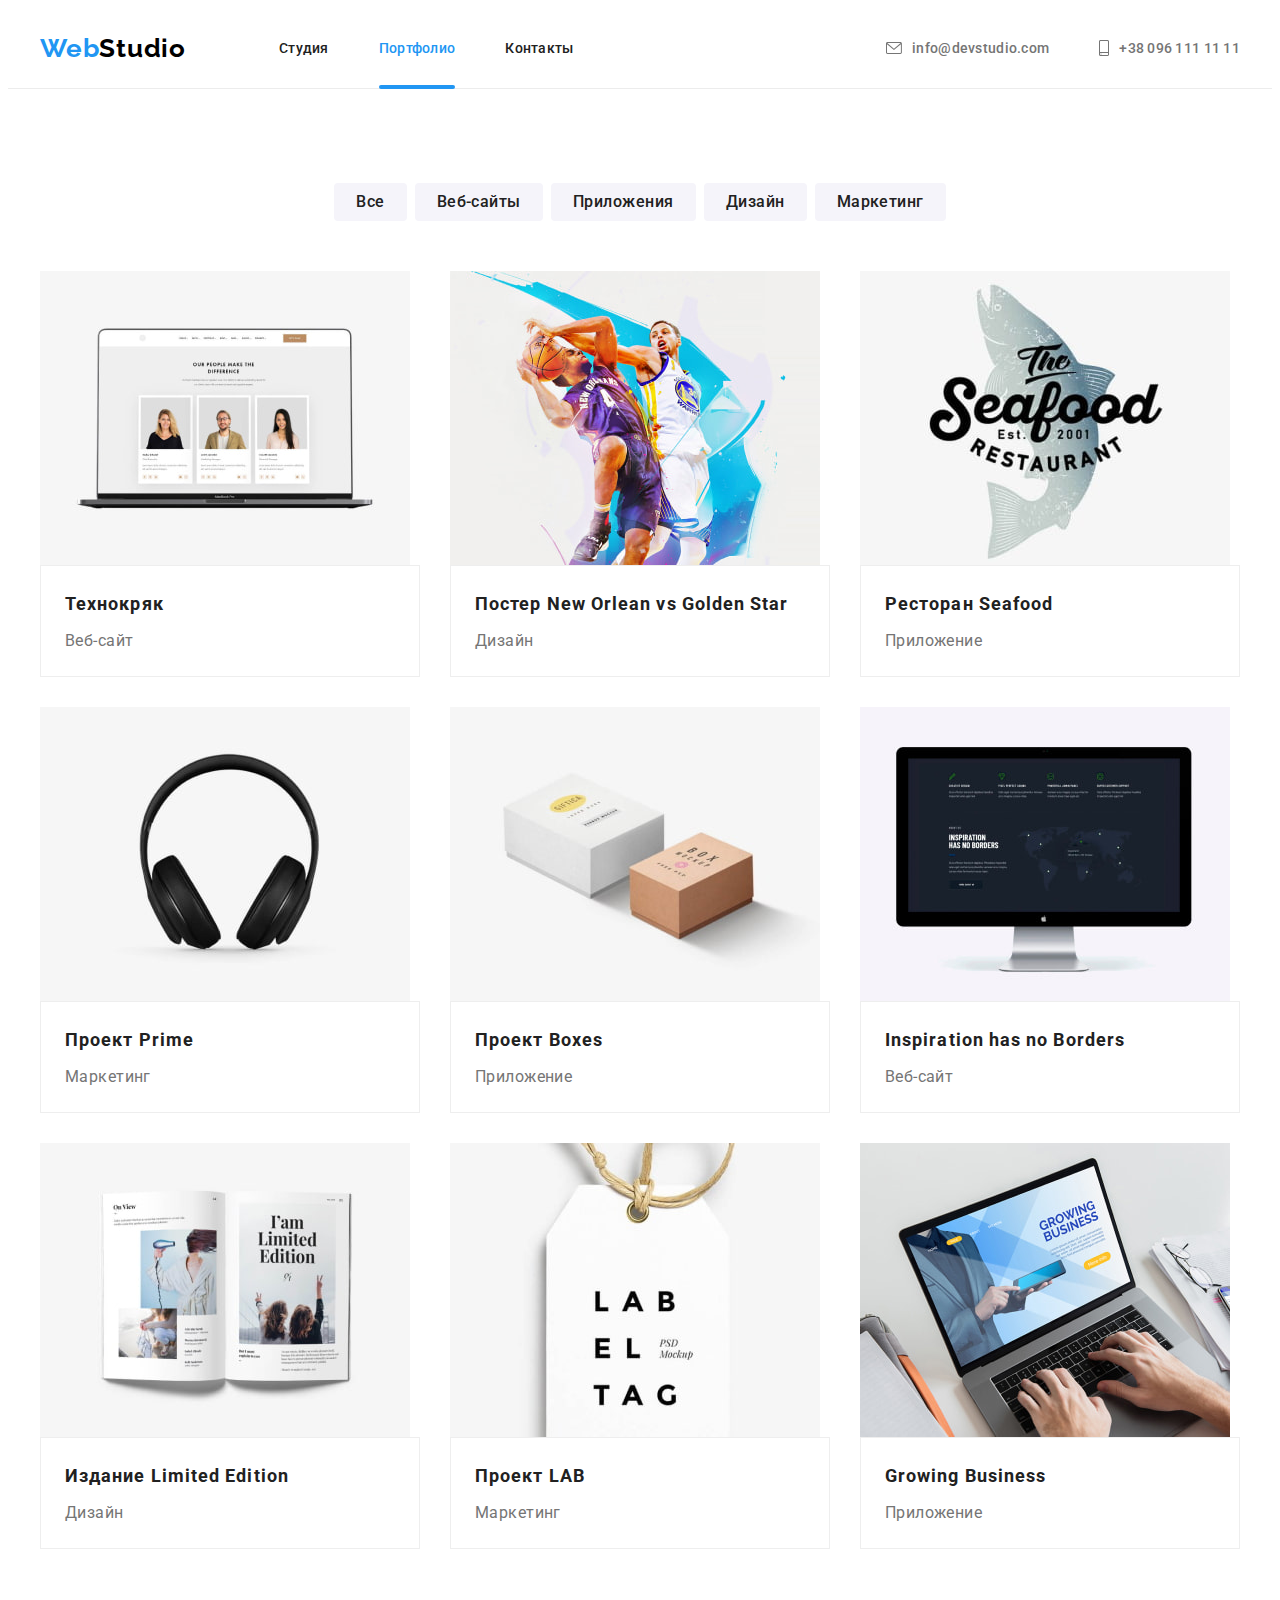
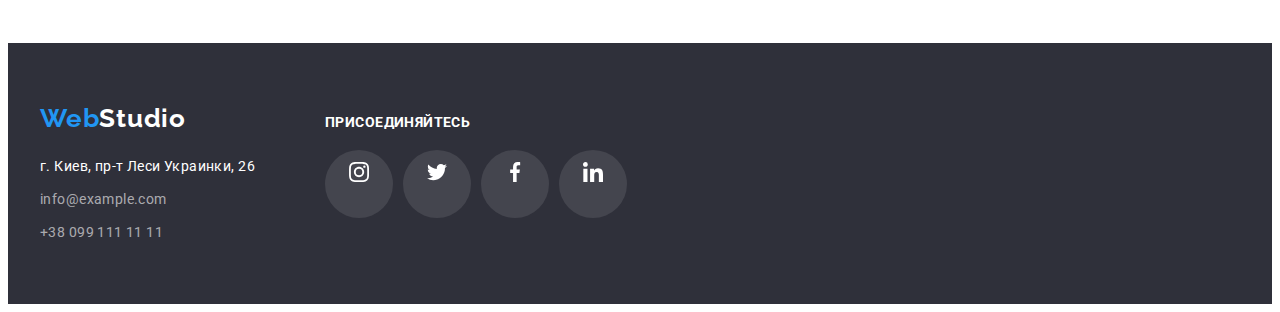
==== portfolio.html @ 246aeffb "Initial commit" ====
<!DOCTYPE html>
<html lang="ru">

<head>
  <meta charset="UTF-8" />
  <meta http-equiv="X-UA-Compatible" content="IE=edge" />
  <meta name="viewport" content="width=device-width, initial-scale=1.0" />
  <title>WebStudio</title>
  <!-- Fonts -->
  <link rel="preconnect" href="https://fonts.googleapis.com" />
  <link rel="preconnect" href="https://fonts.gstatic.com" crossorigin />
  <link href="https://fonts.googleapis.com/css2?family=Raleway:wght@700&family=Roboto:wght@400;500;700;900&display=swap"
    rel="stylesheet" />
  <!-- Normalize -->
  <link rel="stylesheet" href="https://cdnjs.cloudflare.com/ajax/libs/modern-normalize/1.1.0/modern-normalize.min.css"
    integrity="sha512-wpPYUAdjBVSE4KJnH1VR1HeZfpl1ub8YT/NKx4PuQ5NmX2tKuGu6U/JRp5y+Y8XG2tV+wKQpNHVUX03MfMFn9Q=="
    crossorigin="anonymous" referrerpolicy="no-referrer" />
  <!-- Custom styles -->
  <link rel="stylesheet" href="./css/styles.css" />
</head>

<body>
  <!-- Header section -->
  <header class="header">
    <div class="container header-container">
      <a href="./index.html" lang="en" class="logo link">Web<span class="logo-black">Studio</span></a>
      <nav class="header-nav">
        <ul class="nav-list list">
          <li class="header-item">
            <a href="./index.html" class="header-link link">Студия</a>
          </li>
          <li class="header-item">
            <a href="./portfolio.html" class="header-link header-link-current link">Портфолио</a>
          </li>
          <li class="header-item"><a href="" class="header-link link">Контакты</a></li>
        </ul>
      </nav>
      <ul class="contact-list list">
        <li class="header-contact">
          <a href="mailto:info@devstudio.com" class="header-contact-link link">
            <svg width="16" height="12" class="header-icon">
              <use href="./images/icons.svg#mail"></use>
            </svg>info@devstudio.com
          </a>
        </li>
        <li class="header-contact">
          <a href="tel:+380961111111" class="header-contact-link link">
            <svg width="10" height="16" class="header-icon">
              <use href="./images/icons.svg#phone"></use>
            </svg>+38 096 111 11 11
          </a>
        </li>
      </ul>
    </div>
  </header>
  <!-- Main section -->
  <main>
    <section class="portfolio section">
      <div class="container">
        <h1 class="visually-hidden">Портфолио</h1>
        <ul class="filter-list list">
          <li class="filter-item"><button type="button" class="filter-btn btn">Все</button></li>
          <li class="filter-item">
            <button type="button" class="filter-btn btn">Веб-сайты</button>
          </li>
          <li class="filter-item">
            <button type="button" class="filter-btn btn">Приложения</button>
          </li>
          <li class="filter-item">
            <button type="button" class="filter-btn btn">Дизайн</button>
          </li>
          <li class="filter-item">
            <button type="button" class="filter-btn btn">Маркетинг</button>
          </li>
        </ul>
        <!-- Projects -->
        <ul class="project-list list card-set">
          <li class="project-item card-item">
            <a href="" target="_blank" rel="noopener noreferrer nofollow" class="project-link link">
              <div class="project-thumb">
                <img src="./images/portfolio/project1.jpg" alt="Проект1" class="project-img" width="370" height="294" />
                <p class="project-thumb-text">Ресурс предлагает комплексные предложения с разным уровнем функционала
                  и сервисов. Все это позволит посетителю получить
                  исчерпывающие сведения о компании или частном лице.</p>
              </div>
              <div class="project-wrapper">
                <h2 class="project-title">Технокряк</h2>
                <p class="project-uppertitle">Веб-сайт</p>
              </div>
            </a>
          </li>
          <li class="project-item card-item">
            <a href="" target="_blank" rel="noopener noreferrer nofollow" class="project-link link">
              <div class="project-thumb">
                <img src="./images/portfolio/project2.jpg" alt="Проект1" class="project-img" width="370" height="294" />
                <p class="project-thumb-text">Ресурс предлагает комплексные предложения с разным уровнем функционала
                  и сервисов. Все это позволит посетителю получить
                  исчерпывающие сведения о компании или частном лице.</p>
              </div>
              <div class="project-wrapper">
                <h2 class="project-title">
                  Постер <span lang="en">New Orlean vs Golden Star</span>
                </h2>
                <p class="project-uppertitle">Дизайн</p>
              </div>
            </a>
          </li>
          <li class="project-item card-item">
            <a href="" target="_blank" rel="noopener noreferrer nofollow" class="project-link link">
              <div class="project-thumb">
                <img src="./images/portfolio/project3.jpg" alt="Проект1" class="project-img" width="370" height="294" />
                <p class="project-thumb-text">Ресурс предлагает комплексные предложения с разным уровнем функционала
                  и сервисов. Все это позволит посетителю получить
                  исчерпывающие сведения о компании или частном лице.</p>
              </div>
              <div class="project-wrapper">
                <h2 class="project-title">Ресторан <span lang="en">Seafood</span></h2>
                <p class="project-uppertitle">Приложение</p>
              </div>
            </a>
          </li>
          <li class="project-item card-item">
            <a href="" target="_blank" rel="noopener noreferrer nofollow" class="project-link link">
              <div class="project-thumb">
                <img src="./images/portfolio/project4.jpg" alt="Проект1" class="project-img" width="370" height="294" />
                <p class="project-thumb-text">Ресурс предлагает комплексные предложения с разным уровнем функционала
                  и сервисов. Все это позволит посетителю получить
                  исчерпывающие сведения о компании или частном лице.</p>
              </div>
              <div class="project-wrapper">
                <h2 class="project-title">Проект <span lang="en">Prime</span></h2>
                <p class="project-uppertitle">Маркетинг</p>
              </div>
            </a>
          </li>
          <li class="project-item card-item">
            <a href="" target="_blank" rel="noopener noreferrer nofollow" class="project-link link">
              <div class="project-thumb">
                <img src="./images/portfolio/project5.jpg" alt="Проект1" class="project-img" width="370" height="294" />
                <p class="project-thumb-text">Ресурс предлагает комплексные предложения с разным уровнем функционала
                  и сервисов. Все это позволит посетителю получить
                  исчерпывающие сведения о компании или частном лице.</p>
              </div>
              <div class="project-wrapper">
                <h2 class="project-title">Проект <span lang="en">Boxes</span></h2>
                <p class="project-uppertitle">Приложение</p>
              </div>
            </a>
          </li>
          <li class="project-item card-item">
            <a href="" target="_blank" rel="noopener noreferrer nofollow" class="project-link link">
              <div class="project-thumb">
                <img src="./images/portfolio/project6.jpg" alt="Проект1" class="project-img" width="370" height="294" />
                <p class="project-thumb-text">Ресурс предлагает комплексные предложения с разным уровнем функционала
                  и сервисов. Все это позволит посетителю получить
                  исчерпывающие сведения о компании или частном лице.</p>
              </div>
              <div class="project-wrapper">
                <h2 class="project-title" lang="en">Inspiration has no Borders</h2>
                <p class="project-uppertitle">Веб-сайт</p>
              </div>
            </a>
          </li>
          <li class="project-item card-item">
            <a href="" target="_blank" rel="noopener noreferrer nofollow" class="project-link link">
              <div class="project-thumb">
                <img src="./images/portfolio/project7.jpg" alt="Проект1" class="project-img" width="370" height="294" />
                <p class="project-thumb-text">Ресурс предлагает комплексные предложения с разным уровнем функционала
                  и сервисов. Все это позволит посетителю получить
                  исчерпывающие сведения о компании или частном лице.</p>
              </div>
              <div class="project-wrapper">
                <h2 class="project-title">Издание <span lang="en">Limited Edition</span></h2>
                <p class="project-uppertitle">Дизайн</p>
              </div>
            </a>
          </li>
          <li class="project-item card-item">
            <a href="" target="_blank" rel="noopener noreferrer nofollow" class="project-link link">
              <div class="project-thumb">
                <img src="./images/portfolio/project8.jpg" alt="Проект1" class="project-img" width="370" height="294" />
                <p class="project-thumb-text">Ресурс предлагает комплексные предложения с разным уровнем функционала
                  и сервисов. Все это позволит посетителю получить
                  исчерпывающие сведения о компании или частном лице.</p>
              </div>
              <div class="project-wrapper">
                <h2 class="project-title">Проект <span lang="en">LAB</span></h2>
                <p class="project-uppertitle">Маркетинг</p>
              </div>
            </a>
          </li>
          <li class="project-item card-item">
            <a href="" target="_blank" rel="noopener noreferrer nofollow" class="project-link link">
              <div class="project-thumb">
                <img src="./images/portfolio/project9.jpg" alt="Проект1" class="project-img" width="370" height="294" />
                <p class="project-thumb-text">Ресурс предлагает комплексные предложения с разным уровнем функционала
                  и сервисов. Все это позволит посетителю получить
                  исчерпывающие сведения о компании или частном лице.</p>
              </div>
              <div class="project-wrapper">
                <h2 class="project-title" lang="en">Growing Business</h2>
                <p class="project-uppertitle">Приложение</p>
              </div>
            </a>
          </li>
        </ul>
      </div>
    </section>
  </main>
  <!-- Footer section -->
  <footer class="footer">
    <div class="container footer-container">
      <div class="address-container">
        <a href="./index.html" lang="en" class="logo link logo-footer">Web<span class="logo-white">Studio</span></a>
        <address class="address">
          <ul class="address-list list">
            <li class="address-item">
              <a href="https://goo.gl/maps/ze5Cd1obeBFwj9Hn6" target="_blank" rel="noopener noreferrer nofollow"
                class="address-link link">г. Киев, пр-т Леси Украинки, 26</a>
            </li>
            <li class="address-item">
              <a href="mailto:info@example.com" class="address-link address-contact link">info@example.com</a>
            </li>
            <li class="address-item">
              <a href="tel:+380991111111" class="address-link address-contact link">+38 099 111 11 11</a>
            </li>
          </ul>
        </address>
      </div>
      <div class="footer-socials">
        <h2 class="section-title footer-socials-title">присоединяйтесь</h2>
        <ul class="socials list">
          <li class="socials-item">
            <a href="" class="link socials-link" target="_blank" rel="noopener noreferrer nofollow"
              aria-label="instagram">
              <svg width="20" height="20" class="social-icon">
                <use href="./images/icons.svg#instagram"></use>
              </svg>
            </a>
          </li>
          <li class="socials-item">
            <a href="" class="link socials-link" target="_blank" rel="noopener noreferrer nofollow"
              aria-label="twitter">
              <svg width="20" height="20" class="social-icon">
                <use href="./images/icons.svg#twitter"></use>
              </svg>
            </a>
          </li>
          <li class="socials-item">
            <a href="" class="link socials-link" target="_blank" rel="noopener noreferrer nofollow"
              aria-label="facebook">
              <svg width="20" height="20" class="social-icon">
                <use href="./images/icons.svg#facebook"></use>
              </svg>
            </a>
          </li>
          <li class="socials-item">
            <a href="" class="link socials-link" target="_blank" rel="noopener noreferrer nofollow"
              aria-label="linkedin">
              <svg width="20" height="20" class="social-icon">
                <use href="./images/icons.svg#linkedin"></use>
              </svg>
            </a>
          </li>
        </ul>
      </div>
    </div>
  </footer>
</body>

</html>
---- css/styles.css ----
:root {
  /* Fonts */
  --main-font: 'Roboto', sans-serif;
  --secondary-font: 'Raleway', sans-serif;
  /* Text colors */
  --main-txt-cl: #212121;
  --accent-txt-cl: #2196f3;
  --grey-txt-cl: #757575;
  --wh-txt-cl: #ffffff;
  --bl-txt-cl: #000000;
  --fill: #afb1b8;
  --address-cl: rgba(255, 255, 255, 0.6);
  /* Bg colors */
  --dark-bg-cl: #2f303a;
  --grey-bg-cl: #f5f4fa;
  /* Border */
  --border-cl: #ececec;
  --border-sec-cl: #eeeeee;
  /* Others */
  --indent: 30px;
  --items: 4;
  --duration: 250ms;
  --timing-function: cubic-bezier(0.4, 0, 0.2, 1);
}

/* Html */
/* html {
  box-sizing: border-box;
}

*,
*::before,
*::after {
  box-sizing: inherit;
} */

/* Body */
body {
  font-family: var(--main-font);

  color: var(--main-txt-cl);

  font-weight: 400;
  font-size: 14px;
  line-height: calc(24 / 14);
  letter-spacing: 0.03em;

  color: var(--grey-txt-cl);
}

/* Reset style */
.link {
  text-decoration: none;
  color: currentColor;
}

.list {
  list-style: none;
}

h1,
h2,
h3,
h4,
h5,
h6,
p {
  margin: 0;
}

ul,
ol {
  margin: 0;
  padding: 0;
}

img {
  display: block;
  max-width: 100%;
  height: auto;
}

.section {
  padding-top: 94px;
  padding-bottom: 94px;
}

.section-title {
  font-weight: 700;
  font-size: 36px;
  line-height: calc(42 / 36);

  text-align: center;

  color: var(--main-txt-cl);

  margin-bottom: 50px;
}

.container {
  width: 1200px;
  padding-left: 15px;
  padding-right: 15px;
  margin-left: auto;
  margin-right: auto;
}

/* Button styles */

.btn {
  font-family: inherit;
  font-size: 16px;
  cursor: pointer;
  border: none;

  transition-property: color, background-color;
  transition-duration: var(--duration);
  transition-timing-function: var(--timing-function);
}

.btn:hover,
.btn:focus {
  color: var(--wh-txt-cl);
  background-color: var(--accent-txt-cl);
}

.card-set {
  display: flex;
  align-items: center;
  flex-wrap: wrap;
  gap: var(--indent);
}

.card-item {
  flex-basis: calc((100% - var(--indent) * (var(--items) - 1)) / var(--items));
}

/* Logo */
.logo {
  font-family: 'Raleway';
  font-style: normal;
  font-weight: 700;
  font-size: 26px;
  line-height: 31px;
  letter-spacing: 0.03em;
  color: var(--accent-txt-cl);
}

.logo-black {
  color: var(--bl-txt-cl);
}

.logo-white {
  color: var(--wh-txt-cl);
}

/* Header section */
header.header {
  font-weight: 500;
  line-height: calc(16 / 14);
  letter-spacing: 0.02em;
  border-bottom: 1px solid var(--border-cl);
}

.header .logo {
  margin-right: 93px;
}

.header-link {
  display: flex;
  align-items: center;
  padding-top: 32px;
  padding-bottom: 32px;
  color: var(--main-txt-cl);

  transition-property: color;
  transition-duration: var(--duration);
  transition-timing-function: var(--timing-function);
}

.header-item {
  position: relative;
}

.header-link:hover,
.header-link:focus {
  color: var(--accent-txt-cl);
}

.header-link-current {
  color: var(--accent-txt-cl);
}

.header-link-current::after {
  content: '';
  position: absolute;
  bottom: -1px;
  left: 0;
  display: block;
  width: 100%;
  height: 4px;
  background-color: var(--accent-txt-cl);
  border-radius: 2px;
}

.header-icon {
  fill: currentColor;
}

.header-contact-link:hover,
.header-contact-link:focus {
  color: var(--accent-txt-cl);
}

/* .header-contact-link:hover .header-icon {
  fill: var(--accent-txt-cl);
} */

.header-container {
  display: flex;
  align-items: center;
}

.header-nav {
  display: flex;
  align-items: center;
}

.nav-list {
  display: flex;
  align-items: center;
  gap: 50px;
}

.contact-list {
  display: flex;
  align-items: center;
  margin-left: auto;
  gap: 50px;
}

.header-contact-link {
  display: flex;
  align-items: center;
  gap: 10px;
  padding-top: 32px;
  padding-bottom: 32px;

  transition-property: color;
  transition-duration: var(--duration);
  transition-timing-function: var(--timing-function);
}

/* Main */

/* Hero section */
.hero {
  /* background-color: var(--dark-bg-cl); */
  text-align: center;
  padding-top: 200px;
  padding-bottom: 200px;
  background: linear-gradient(rgba(47, 48, 58, 0.4), rgba(47, 48, 58, 0.4)),
    url(../images/background/hero-bg.jpg);
  background-repeat: no-repeat;
  background-position: center;
  background-size: 1600px auto;
}

.hero-title {
  margin-left: auto;
  margin-right: auto;
  font-weight: 900;
  font-size: 44px;
  line-height: calc(60 / 44);
  text-align: center;
  letter-spacing: 0.06em;
  text-transform: uppercase;
  color: var(--wh-txt-cl);
  max-width: 696px;
  margin-bottom: 30px;
}

.hero-btn {
  margin-left: auto;
  margin-right: auto;
  padding: 10px 32px;
  font-weight: 700;
  line-height: calc(30 / 16);
  display: flex;
  align-items: center;
  text-align: center;
  letter-spacing: 0.06em;
  color: #ffffff;
  background-color: var(--accent-txt-cl);
  box-shadow: 0px 4px 4px rgba(0, 0, 0, 0.15);
  border-radius: 4px;
}

/* About section */
.visually-hidden {
  position: absolute;
  white-space: nowrap;
  width: 1px;
  height: 1px;
  overflow: hidden;
  border: 0;
  padding: 0;
  clip: rect(0 0 0 0);
  clip-path: inset(50%);
  margin: -1px;
}

.about-uppertitle {
  font-weight: 700;
  font-size: 14px;
  line-height: calc(16 / 14);
  text-transform: uppercase;
  color: var(--main-txt-cl);
  margin-bottom: 10px;
}

.about-wrapper {
  display: flex;
  align-items: center;
  justify-content: center;
  padding: 25px 100px;
  background: var(--grey-bg-cl);
  border-radius: 4px;
  margin-bottom: 30px;
}

/* Work section */
.work {
  padding-top: 0;
}

.work-item {
  --items: 3;
  position: relative;
}

.work-uppertitle {
  position: absolute;
  bottom: 0;
  left: 0;
  width: 100%;
  font-weight: 700;
  font-size: 14px;
  line-height: calc(16 / 14);
  text-align: center;
  text-transform: uppercase;
  color: var(--wh-txt-cl);
  text-align: center;
  background-color: rgba(47, 48, 58, 0.8);
  padding-top: 27px;
  padding-bottom: 27px;
}

/*  Team section */
.team {
  background-color: var(--grey-bg-cl);
  padding-top: 94px;
  padding-bottom: 94px;
}

.team-title {
  margin-bottom: 50px;
}

.team-item {
  background-color: var(--wh-txt-cl);
  box-shadow: 0px 1px 3px rgba(0, 0, 0, 0.12), 0px 1px 1px rgba(0, 0, 0, 0.14),
    0px 2px 1px rgba(0, 0, 0, 0.2);
  border-radius: 0px 0px 4px 4px;
}

.team-wrapper {
  padding: 30px;
}

.team-text,
.team-uppertitle {
  font-size: 16px;
  line-height: calc(19 / 16);
  text-align: center;
}

.team-uppertitle {
  font-weight: 500;
  color: var(--main-txt-cl);
  margin-bottom: 10px;
}

.team-text {
  margin-bottom: 16px;
}

.socials {
  display: flex;
  align-items: center;
  justify-content: center;
  gap: 10px;
}

.socials-link {
  display: flex;
  align-items: baseline;
  justify-content: center;
  width: 44px;
  height: 44px;
  background-color: var(--wh-txt-cl);
  border-radius: 50%;
  padding: 12px;

  transition-property: background-color;
  transition-duration: var(--duration);
  transition-timing-function: var(--timing-function);
}

.social-icon {
  fill: var(--fill);

  transition-property: fill;
  transition-duration: var(--duration);
  transition-timing-function: var(--timing-function);
}

.socials-link:hover,
.socials-link:focus {
  background-color: var(--accent-txt-cl);
}

.socials-link:hover .social-icon,
.socials-link:focus .social-icon {
  fill: var(--wh-txt-cl);
}

/* Clients section */
.clients-item {
  --items: 6;
}

.clients-link {
  display: flex;
  justify-content: center;
  align-items: center;
  padding: 16px 31px;
  border: 1px solid var(--fill);
  border-radius: 4px;

  transition-property: border;
  transition-duration: var(--duration);
  transition-timing-function: var(--timing-function);
}

.clients-icons {
  fill: var(--fill);

  transition-property: fill;
  transition-duration: var(--duration);
  transition-timing-function: var(--timing-function);
}

.clients-link:hover,
.clients-link:focus {
  border: 1px solid var(--accent-txt-cl);
}

.clients-link:hover .clients-icons,
.clients-link:focus .clients-icons {
  fill: var(--accent-txt-cl);
}

/* Footer section */
.footer {
  background-color: var(--dark-bg-cl);
  padding-top: 60px;
  padding-bottom: 60px;
}

.logo-footer {
  display: inline-block;
  margin-bottom: 20px;
}

address {
  display: block;
  font-style: normal;
}

.address-item {
  color: var(--wh-txt-cl);
}

.address-item {
  margin-bottom: 9px;
}

.address-item:last-child {
  margin-bottom: 0;
}

.address-contact {
  color: var(--address-cl);
}

.address-link {
  transition-property: color;
  transition-duration: var(--duration);
  transition-timing-function: var(--timing-function);
}

.address-link:hover,
.address-link:focus {
  color: var(--accent-txt-cl);
}

.footer-container {
  display: flex;
  flex-wrap: wrap;
  align-items: baseline;
  gap: 70px;
}

.footer-socials-title {
  text-align: start;
  text-transform: uppercase;
  font-size: 14px;
  line-height: calc(16 / 14);
  color: var(--wh-txt-cl);
  margin-bottom: 20px;
}

.footer .socials-link {
  background-color: rgba(255, 255, 255, 0.1);

  transition-property: background-color;
  transition-duration: var(--duration);
  transition-timing-function: var(--timing-function);
}

.footer .social-icon {
  fill: var(--wh-txt-cl);
}

.footer .socials-link:hover,
.footer .socials-link:focus {
  background-color: var(--accent-txt-cl);
}

/* Portfolio */

/* Filter section */
.filter-list {
  display: flex;
  align-items: center;
  justify-content: center;
  gap: 8px;
  margin-bottom: 50px;
}

.filter-btn {
  display: block;
  padding: 6px 22px;
  font-weight: 500;
  line-height: calc(26 / 16);
  text-align: center;
  letter-spacing: 0.03em;
  color: var(--main-txt-cl);
  background-color: var(--grey-bg-cl);
  border-radius: 4px;

  transition-property: color, background-color, box-shadow;
  transition-duration: var(--duration);
  transition-timing-function: var(--timing-function);
}

.filter-btn:hover,
.filter-btn:focus {
  color: var(--wh-txt-cl);
  background: var(--accent-txt-cl);
  box-shadow: 0px 3px 1px rgba(0, 0, 0, 0.1), 0px 1px 2px rgba(0, 0, 0, 0.08),
    0px 2px 2px rgba(0, 0, 0, 0.12);
}

/* Project */

.project-item {
  --items: 3;
}

.project-wrapper {
  padding: 20px 24px;
  background: var(--wh-txt-cl);
  border: 1px solid var(--border-sec-cl);
}

.project-title {
  font-weight: 700;
  font-size: 18px;
  line-height: 36px;
  letter-spacing: 0.06em;
  color: var(--main-txt-cl);
  margin-bottom: 4px;
}

.project-uppertitle {
  font-size: 16px;
  line-height: calc(30 / 16);
}

.project-link {
  display: block;

  transition-property: box-shadow;
  transition-duration: var(--duration);
  transition-timing-function: var(--timing-function);
}

.project-link:hover,
.project-link:focus {
  box-shadow: 0px 1px 1px rgba(0, 0, 0, 0.12), 0px 4px 4px rgba(0, 0, 0, 0.06),
    1px 4px 6px rgba(0, 0, 0, 0.16);
}

.project-thumb {
  position: relative;
  overflow: hidden;
}

.project-thumb-text {
  position: absolute;
  top: 0;
  left: 0;
  height: 100%;
  padding: 63px 24px;
  font-weight: 400;
  font-size: 18px;
  line-height: calc(28 / 18);
  color: var(--wh-txt-cl);
  background-color: rgba(33, 150, 243, 0.9);
  opacity: 0;

  transition-property: opacity, transform;
  transition-duration: var(--duration);
  transition-timing-function: var(--timing-function);
  transform: translateY(100%);
}

.project-link:hover .project-thumb-text,
.project-link:focus .project-thumb-text {
  opacity: 1;
  transform: translateY(0);
}

/* Modal window */
.backdrop {
  position: fixed;
  top: 0;
  left: 0;
  width: 100%;
  height: 100%;
  background-color: rgba(0, 0, 0, 0.2);
  z-index: 1000;
  display: flex;
  align-items: center;
  justify-content: center;

  transition-property: opacity, visibility;
  transition-duration: var(--duration);
  transition-timing-function: var(--timing-function);
}

.modal {
  position: relative;
  width: 528px;
  height: 581px;
  background-color: var(--wh-txt-cl);
  box-shadow: 0px 1px 3px rgba(0, 0, 0, 0.12), 0px 1px 1px rgba(0, 0, 0, 0.14),
    0px 2px 1px rgba(0, 0, 0, 0.2);
  border-radius: 4px;

  transition-property: transform;
  transition-duration: var(--duration);
  transition-timing-function: var(--timing-function);
}

.modal-btn {
  position: absolute;
  top: 17px;
  right: 17px;
  width: 30px;
  height: 30px;
  padding: 0;
  display: flex;
  align-items: center;
  justify-content: center;
  background-color: var(--wh-txt-cl);
  border: 1px solid rgba(0, 0, 0, 0.1);
  border-radius: 50%;
  cursor: pointer;
}

.backdrop.is-hidden {
  opacity: 0;
  visibility: hidden;
  pointer-events: none;
}

.backdrop.is-hidden .modal {
  transform: scale(0) rotate(90deg);
}

.no-scroll {
  overflow: hidden;
}
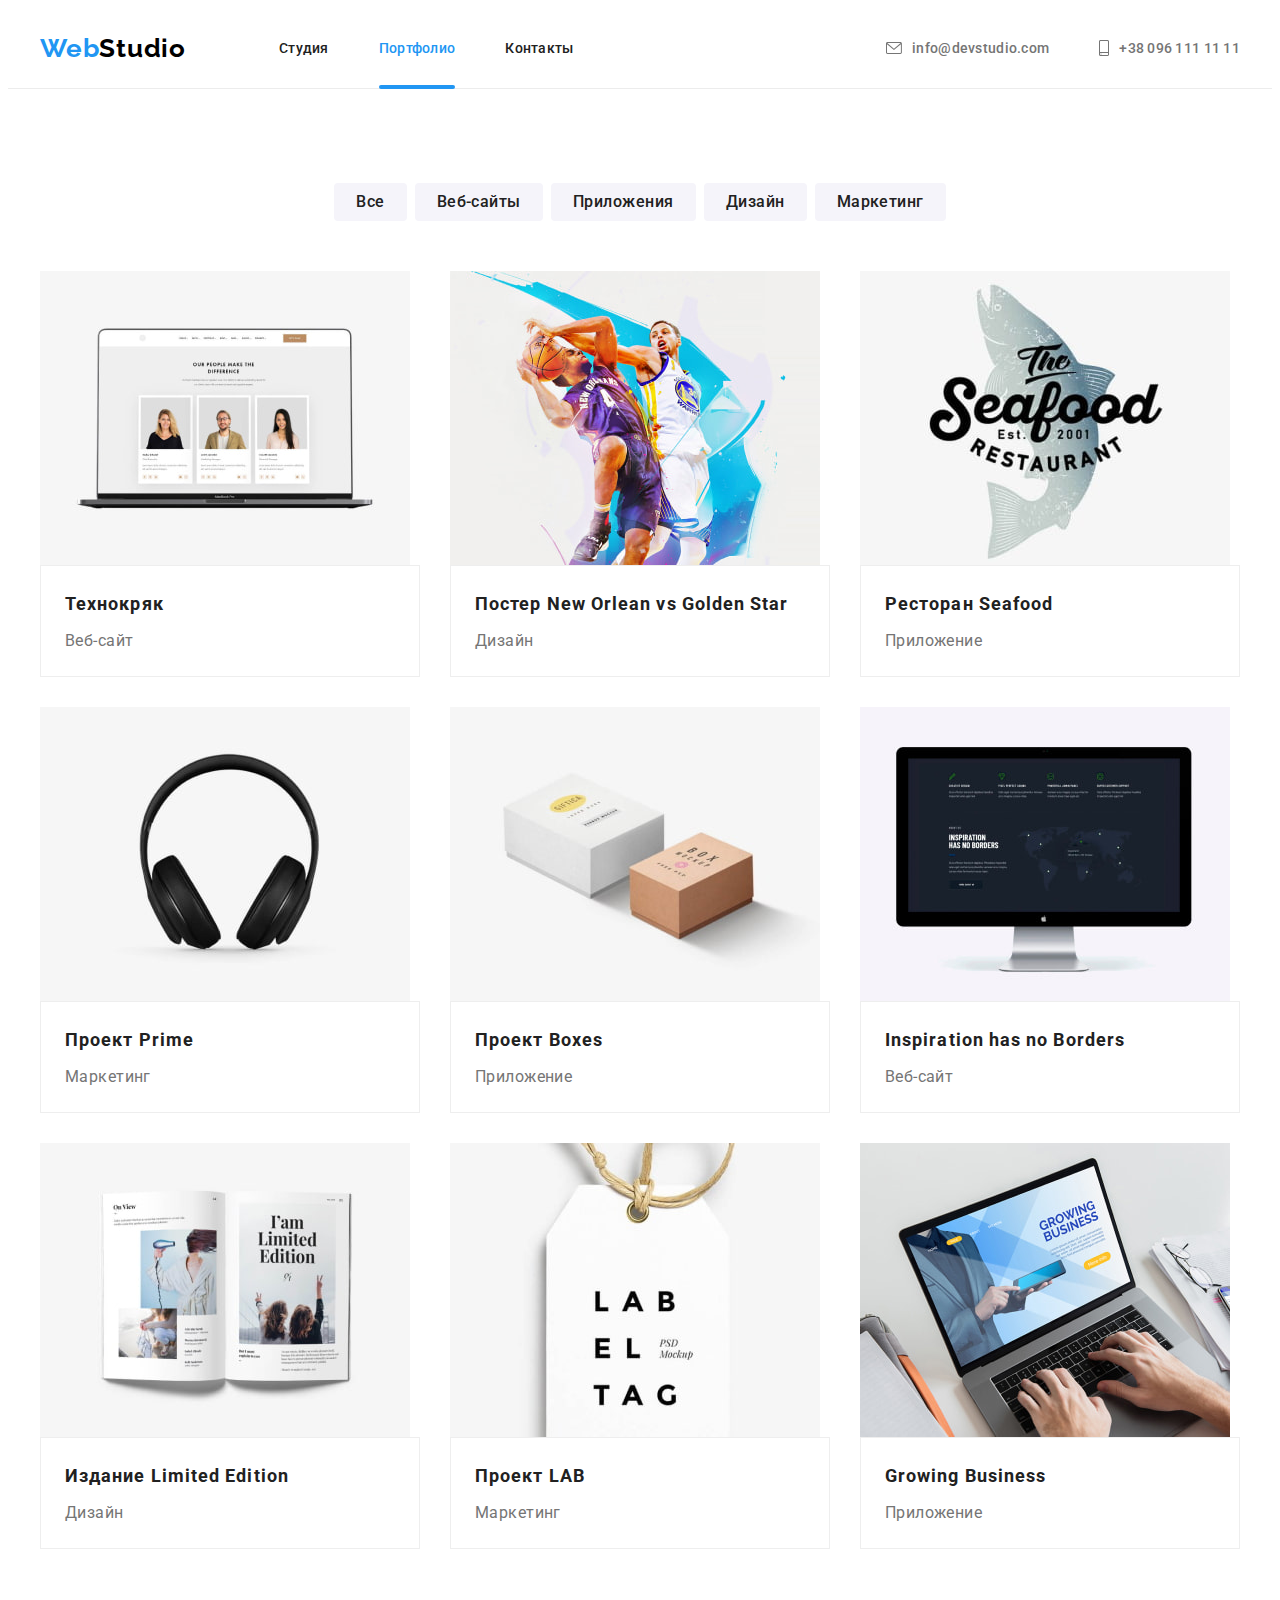
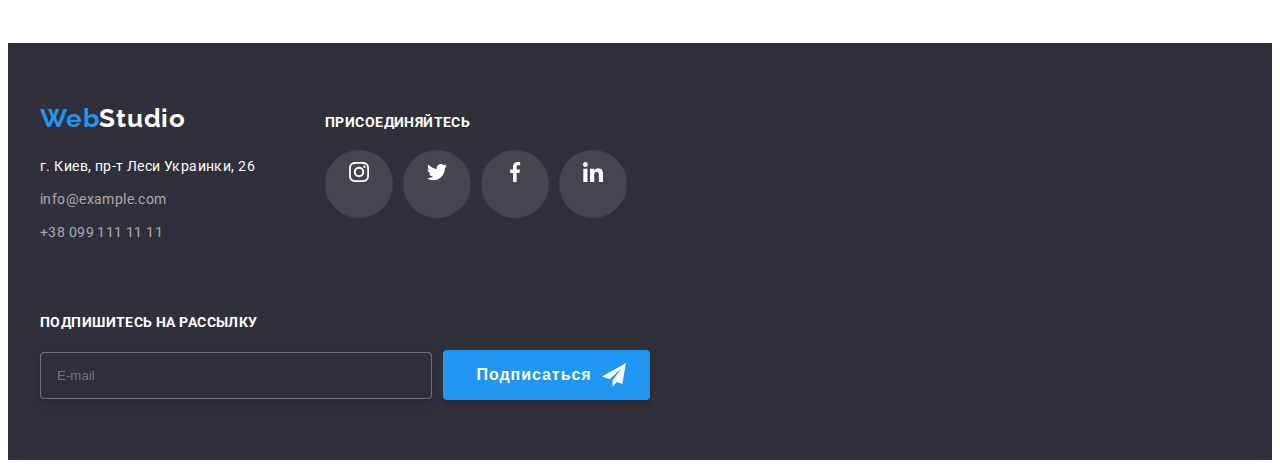
==== commit ede8f974: "create modal-form & footer-form" ====
--- a/portfolio.html
+++ b/portfolio.html
@@ -264,6 +264,19 @@
           </li>
         </ul>
       </div>
+      <form class="footer-form">
+        <label class="footer-form-wrap">
+          <span class="footer-form-label">Подпишитесь на рассылку</span>
+          <input type="email" class="footer-form-input" name="e-mail" placeholder="E-mail">
+          <button type="submit" class="footer-form-btn">
+            <div class="footer-form-btn-wrap">Подписаться
+              <svg width="24" height="24" class="footer-form-icon">
+                <use href="./images/icons.svg#send"></use>
+              </svg>
+            </div>
+          </button>
+        </label>
+      </form>
     </div>
   </footer>
 </body>
--- a/css/styles.css
+++ b/css/styles.css
@@ -515,6 +515,10 @@
   color: var(--accent-txt-cl);
 }
 
+.footer-socials {
+  margin-right: 37px;
+}
+
 .footer-container {
   display: flex;
   flex-wrap: wrap;
@@ -581,6 +585,62 @@
   background: var(--accent-txt-cl);
   box-shadow: 0px 3px 1px rgba(0, 0, 0, 0.1), 0px 1px 2px rgba(0, 0, 0, 0.08),
     0px 2px 2px rgba(0, 0, 0, 0.12);
+}
+
+.footer-form {
+  text-align: left;
+}
+
+.footer-form-label {
+  display: block;
+  font-weight: 700;
+  line-height: calc(16 / 14);
+  text-transform: uppercase;
+  color: var(--wh-txt-cl);
+  margin-bottom: 20px;
+}
+
+.footer-form-input {
+  border: 1px solid rgba(33, 33, 33, 0.2);
+  border-radius: 4px;
+  padding: 15px 16px;
+  outline: transparent;
+  width: 358px;
+  border: 1px solid rgba(255, 255, 255, 0.3);
+  filter: drop-shadow(0px 4px 4px rgba(0, 0, 0, 0.15));
+  border-radius: 4px;
+  background-color: var(--dark-bg-cl);
+  margin-right: 8px;
+
+  color: var(--wh-txt-cl);
+}
+
+.footer-form-btn {
+  background-color: var(--accent-txt-cl);
+  box-shadow: 0px 4px 4px rgba(0, 0, 0, 0.15);
+  border-radius: 4px;
+  border: none;
+  padding: 10px 24px 10px 33px;
+  height: 50px;
+
+  font-weight: 700;
+  font-size: 16px;
+  line-height: calc(30 / 16);
+  text-align: center;
+  letter-spacing: 0.06em;
+  color: var(--wh-txt-cl);
+  cursor: pointer;
+}
+
+.footer-form-btn-wrap {
+  display: flex;
+  align-items: center;
+  justify-content: center;
+  gap: 10px;
+}
+
+.footer-form-icon {
+  fill: var(--wh-txt-cl);
 }
 
 /* Project */
@@ -674,7 +734,7 @@
 .modal {
   position: relative;
   width: 528px;
-  height: 581px;
+  min-height: 581px;
   background-color: var(--wh-txt-cl);
   box-shadow: 0px 1px 3px rgba(0, 0, 0, 0.12), 0px 1px 1px rgba(0, 0, 0, 0.14),
     0px 2px 1px rgba(0, 0, 0, 0.2);
@@ -683,6 +743,7 @@
   transition-property: transform;
   transition-duration: var(--duration);
   transition-timing-function: var(--timing-function);
+  padding: 40px;
 }
 
 .modal-btn {
@@ -699,6 +760,15 @@
   border: 1px solid rgba(0, 0, 0, 0.1);
   border-radius: 50%;
   cursor: pointer;
+
+  transition-property: fill;
+  transition-duration: var(--duration);
+  transition-timing-function: var(--timing-function);
+}
+
+.modal-btn:hover,
+.modal-btn:focus {
+  fill: var(--accent-txt-cl);
 }
 
 .backdrop.is-hidden {
@@ -714,3 +784,125 @@
 .no-scroll {
   overflow: hidden;
 }
+
+.register-form {
+  text-align: center;
+}
+
+.register-form-title {
+  display: block;
+  font-weight: 700;
+  font-size: 20px;
+  line-height: calc(23 / 20);
+  text-align: center;
+  color: var(--main-txt-cl);
+  margin-bottom: 12px;
+}
+
+.register-form-group {
+  margin-bottom: 20px;
+}
+
+.register-form-wrap {
+  display: block;
+  position: relative;
+  margin-bottom: 10px;
+}
+
+.register-form-wrap:last-child {
+  margin-bottom: 0px;
+}
+
+.register-form-label {
+  font-size: 12px;
+  line-height: calc(14 / 12);
+  letter-spacing: 0.01em;
+  color: var(--grey-txt-cl);
+  display: block;
+  text-align: left;
+  margin-bottom: 4px;
+}
+
+.register-form-input,
+.register-form-message {
+  border: 1px solid rgba(33, 33, 33, 0.2);
+  border-radius: 4px;
+  padding: 11px 12px;
+  padding-left: 42px;
+  outline: transparent;
+  width: 448px;
+}
+
+.register-form-message {
+  padding-left: 16px;
+  resize: none;
+  height: 120px;
+}
+
+.register-form-input:focus,
+.register-form-message:focus {
+  border-color: var(--accent-txt-cl);
+}
+
+.register-form-icon {
+  position: absolute;
+  bottom: 11px;
+  left: 12px;
+}
+
+.register-form-input:focus + .register-form-icon {
+  fill: var(--accent-txt-cl);
+}
+
+.register-form-agreement {
+  display: flex;
+  align-items: center;
+  justify-content: center;
+  gap: 8px;
+  margin-bottom: 30px;
+}
+
+.register-form-agreement-text {
+  color: var(--grey-txt-cl);
+  user-select: none;
+}
+
+.register-form-agreement-link {
+  color: var(--accent-txt-cl);
+}
+
+.register-checkbox:checked + .register-icon .register-icon-uncheck {
+  opacity: 0;
+}
+
+.register-checkbox:checked + .register-icon .register-icon-check {
+  opacity: 1;
+}
+
+.register-icon-check {
+  opacity: 0;
+  transition: opacity var(--duration) var(--timing-function);
+}
+
+.register-form-btn {
+  display: inline-flex;
+  align-items: center;
+  padding: 10px 55px;
+  cursor: pointer;
+  background-color: var(--accent-txt-cl);
+  box-shadow: 0px 4px 4px rgba(0, 0, 0, 0.15);
+  border-radius: 4px;
+  border: none;
+
+  font-weight: 700;
+  font-size: 16px;
+  line-height: calc(30 / 16);
+  display: flex;
+  align-items: center;
+  text-align: center;
+  letter-spacing: 0.06em;
+  color: var(--wh-txt-cl);
+
+  margin-left: auto;
+  margin-right: auto;
+}
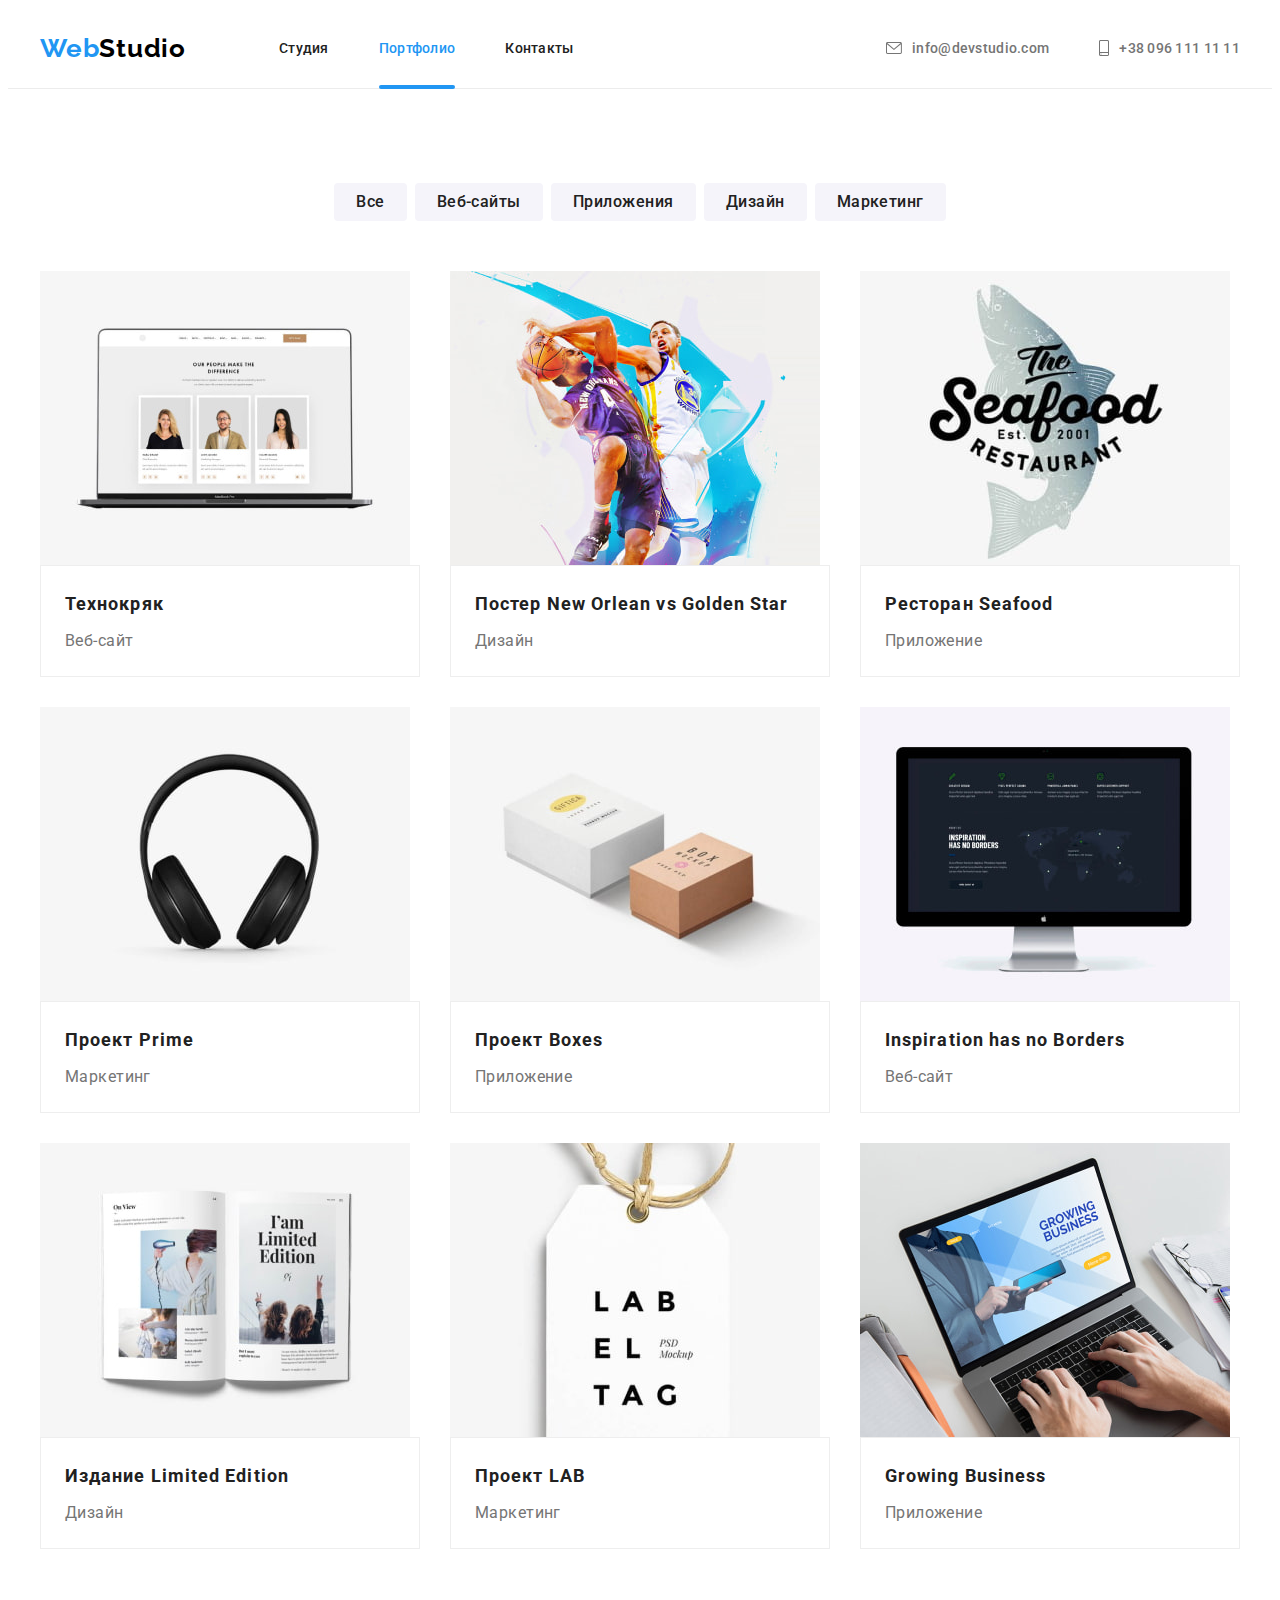
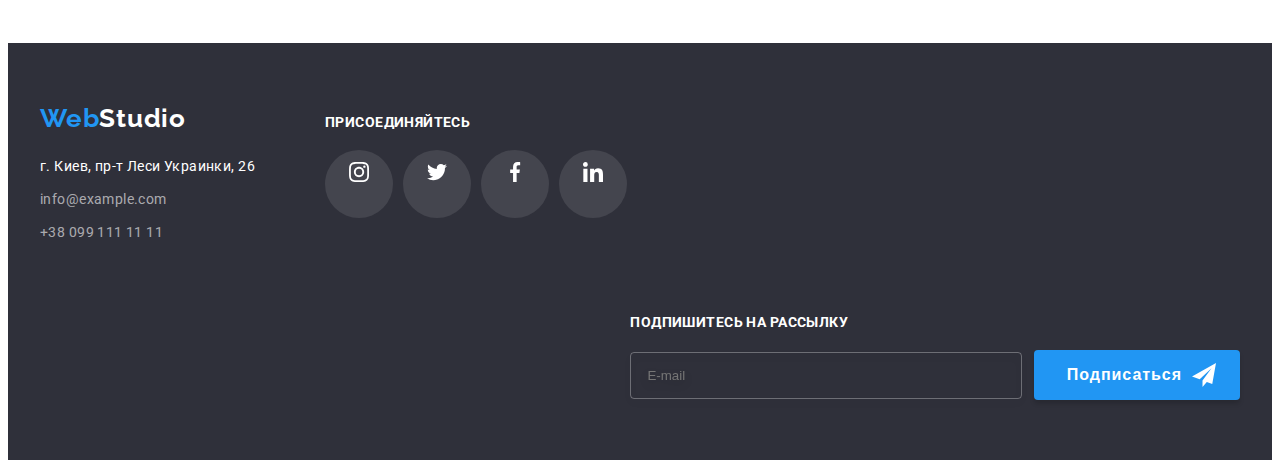
==== commit 9ead4601: "correct misstakes" ====
--- a/portfolio.html
+++ b/portfolio.html
@@ -228,7 +228,7 @@
         </address>
       </div>
       <div class="footer-socials">
-        <h2 class="section-title footer-socials-title">присоединяйтесь</h2>
+        <b class="footer-title">присоединяйтесь</b>
         <ul class="socials list">
           <li class="socials-item">
             <a href="" class="link socials-link" target="_blank" rel="noopener noreferrer nofollow"
@@ -266,16 +266,16 @@
       </div>
       <form class="footer-form">
         <label class="footer-form-wrap">
-          <span class="footer-form-label">Подпишитесь на рассылку</span>
+          <b class="footer-title">Подпишитесь на рассылку</b>
           <input type="email" class="footer-form-input" name="e-mail" placeholder="E-mail">
-          <button type="submit" class="footer-form-btn">
-            <div class="footer-form-btn-wrap">Подписаться
-              <svg width="24" height="24" class="footer-form-icon">
-                <use href="./images/icons.svg#send"></use>
-              </svg>
-            </div>
-          </button>
         </label>
+        <button type="submit" class="footer-form-btn">
+          <span class="footer-form-btn-wrap">Подписаться
+            <svg width="24" height="24" class="footer-form-icon">
+              <use href="./images/icons.svg#send"></use>
+            </svg>
+          </span>
+        </button>
       </form>
     </div>
   </footer>
--- a/css/styles.css
+++ b/css/styles.css
@@ -280,13 +280,14 @@
   margin-bottom: 30px;
 }
 
-.hero-btn {
+.register-form-btn {
   margin-left: auto;
   margin-right: auto;
   padding: 10px 32px;
   font-weight: 700;
   line-height: calc(30 / 16);
   display: flex;
+  justify-content: center;
   align-items: center;
   text-align: center;
   letter-spacing: 0.06em;
@@ -294,6 +295,9 @@
   background-color: var(--accent-txt-cl);
   box-shadow: 0px 4px 4px rgba(0, 0, 0, 0.15);
   border-radius: 4px;
+  user-select: none;
+
+  min-width: 200px;
 }
 
 /* About section */
@@ -515,10 +519,6 @@
   color: var(--accent-txt-cl);
 }
 
-.footer-socials {
-  margin-right: 37px;
-}
-
 .footer-container {
   display: flex;
   flex-wrap: wrap;
@@ -526,10 +526,11 @@
   gap: 70px;
 }
 
-.footer-socials-title {
+.footer-title {
+  display: block;
+  font-weight: 700;
   text-align: start;
   text-transform: uppercase;
-  font-size: 14px;
   line-height: calc(16 / 14);
   color: var(--wh-txt-cl);
   margin-bottom: 20px;
@@ -552,52 +553,9 @@
   background-color: var(--accent-txt-cl);
 }
 
-/* Portfolio */
-
-/* Filter section */
-.filter-list {
-  display: flex;
-  align-items: center;
-  justify-content: center;
-  gap: 8px;
-  margin-bottom: 50px;
-}
-
-.filter-btn {
-  display: block;
-  padding: 6px 22px;
-  font-weight: 500;
-  line-height: calc(26 / 16);
-  text-align: center;
-  letter-spacing: 0.03em;
-  color: var(--main-txt-cl);
-  background-color: var(--grey-bg-cl);
-  border-radius: 4px;
-
-  transition-property: color, background-color, box-shadow;
-  transition-duration: var(--duration);
-  transition-timing-function: var(--timing-function);
-}
-
-.filter-btn:hover,
-.filter-btn:focus {
-  color: var(--wh-txt-cl);
-  background: var(--accent-txt-cl);
-  box-shadow: 0px 3px 1px rgba(0, 0, 0, 0.1), 0px 1px 2px rgba(0, 0, 0, 0.08),
-    0px 2px 2px rgba(0, 0, 0, 0.12);
-}
-
 .footer-form {
   text-align: left;
-}
-
-.footer-form-label {
-  display: block;
-  font-weight: 700;
-  line-height: calc(16 / 14);
-  text-transform: uppercase;
-  color: var(--wh-txt-cl);
-  margin-bottom: 20px;
+  margin-left: auto;
 }
 
 .footer-form-input {
@@ -609,7 +567,7 @@
   border: 1px solid rgba(255, 255, 255, 0.3);
   filter: drop-shadow(0px 4px 4px rgba(0, 0, 0, 0.15));
   border-radius: 4px;
-  background-color: var(--dark-bg-cl);
+  background-color: inherit;
   margin-right: 8px;
 
   color: var(--wh-txt-cl);
@@ -641,6 +599,41 @@
 
 .footer-form-icon {
   fill: var(--wh-txt-cl);
+}
+
+/* Portfolio */
+
+/* Filter section */
+.filter-list {
+  display: flex;
+  align-items: center;
+  justify-content: center;
+  gap: 8px;
+  margin-bottom: 50px;
+}
+
+.filter-btn {
+  display: block;
+  padding: 6px 22px;
+  font-weight: 500;
+  line-height: calc(26 / 16);
+  text-align: center;
+  letter-spacing: 0.03em;
+  color: var(--main-txt-cl);
+  background-color: var(--grey-bg-cl);
+  border-radius: 4px;
+
+  transition-property: color, background-color, box-shadow;
+  transition-duration: var(--duration);
+  transition-timing-function: var(--timing-function);
+}
+
+.filter-btn:hover,
+.filter-btn:focus {
+  color: var(--wh-txt-cl);
+  background: var(--accent-txt-cl);
+  box-shadow: 0px 3px 1px rgba(0, 0, 0, 0.1), 0px 1px 2px rgba(0, 0, 0, 0.08),
+    0px 2px 2px rgba(0, 0, 0, 0.12);
 }
 
 /* Project */
@@ -734,7 +727,7 @@
 .modal {
   position: relative;
   width: 528px;
-  min-height: 581px;
+  height: 581px;
   background-color: var(--wh-txt-cl);
   box-shadow: 0px 1px 3px rgba(0, 0, 0, 0.12), 0px 1px 1px rgba(0, 0, 0, 0.14),
     0px 2px 1px rgba(0, 0, 0, 0.2);
@@ -805,8 +798,11 @@
 
 .register-form-wrap {
   display: block;
+  margin-bottom: 10px;
+}
+
+.register-form-filed {
   position: relative;
-  margin-bottom: 10px;
 }
 
 .register-form-wrap:last-child {
@@ -830,26 +826,35 @@
   padding: 11px 12px;
   padding-left: 42px;
   outline: transparent;
-  width: 448px;
+  width: 100%;
 }
 
 .register-form-message {
+  display: block;
   padding-left: 16px;
   resize: none;
   height: 120px;
 }
 
+.register-form-message::placeholder {
+  color: rgba(117, 117, 117, 0.5);
+}
+
+.register-form-input:hover,
 .register-form-input:focus,
+.register-form-message:hover,
 .register-form-message:focus {
   border-color: var(--accent-txt-cl);
 }
 
 .register-form-icon {
   position: absolute;
-  bottom: 11px;
+  top: 50%;
+  transform: translateY(-50%);
   left: 12px;
 }
 
+.register-form-input:hover + .register-form-icon,
 .register-form-input:focus + .register-form-icon {
   fill: var(--accent-txt-cl);
 }
@@ -860,6 +865,7 @@
   justify-content: center;
   gap: 8px;
   margin-bottom: 30px;
+  cursor: pointer;
 }
 
 .register-form-agreement-text {
@@ -879,30 +885,11 @@
   opacity: 1;
 }
 
+.register-checkbox:hover + .register-icon .register-icon-uncheck {
+  fill: var(--accent-txt-cl);
+}
+
 .register-icon-check {
   opacity: 0;
   transition: opacity var(--duration) var(--timing-function);
 }
-
-.register-form-btn {
-  display: inline-flex;
-  align-items: center;
-  padding: 10px 55px;
-  cursor: pointer;
-  background-color: var(--accent-txt-cl);
-  box-shadow: 0px 4px 4px rgba(0, 0, 0, 0.15);
-  border-radius: 4px;
-  border: none;
-
-  font-weight: 700;
-  font-size: 16px;
-  line-height: calc(30 / 16);
-  display: flex;
-  align-items: center;
-  text-align: center;
-  letter-spacing: 0.06em;
-  color: var(--wh-txt-cl);
-
-  margin-left: auto;
-  margin-right: auto;
-}
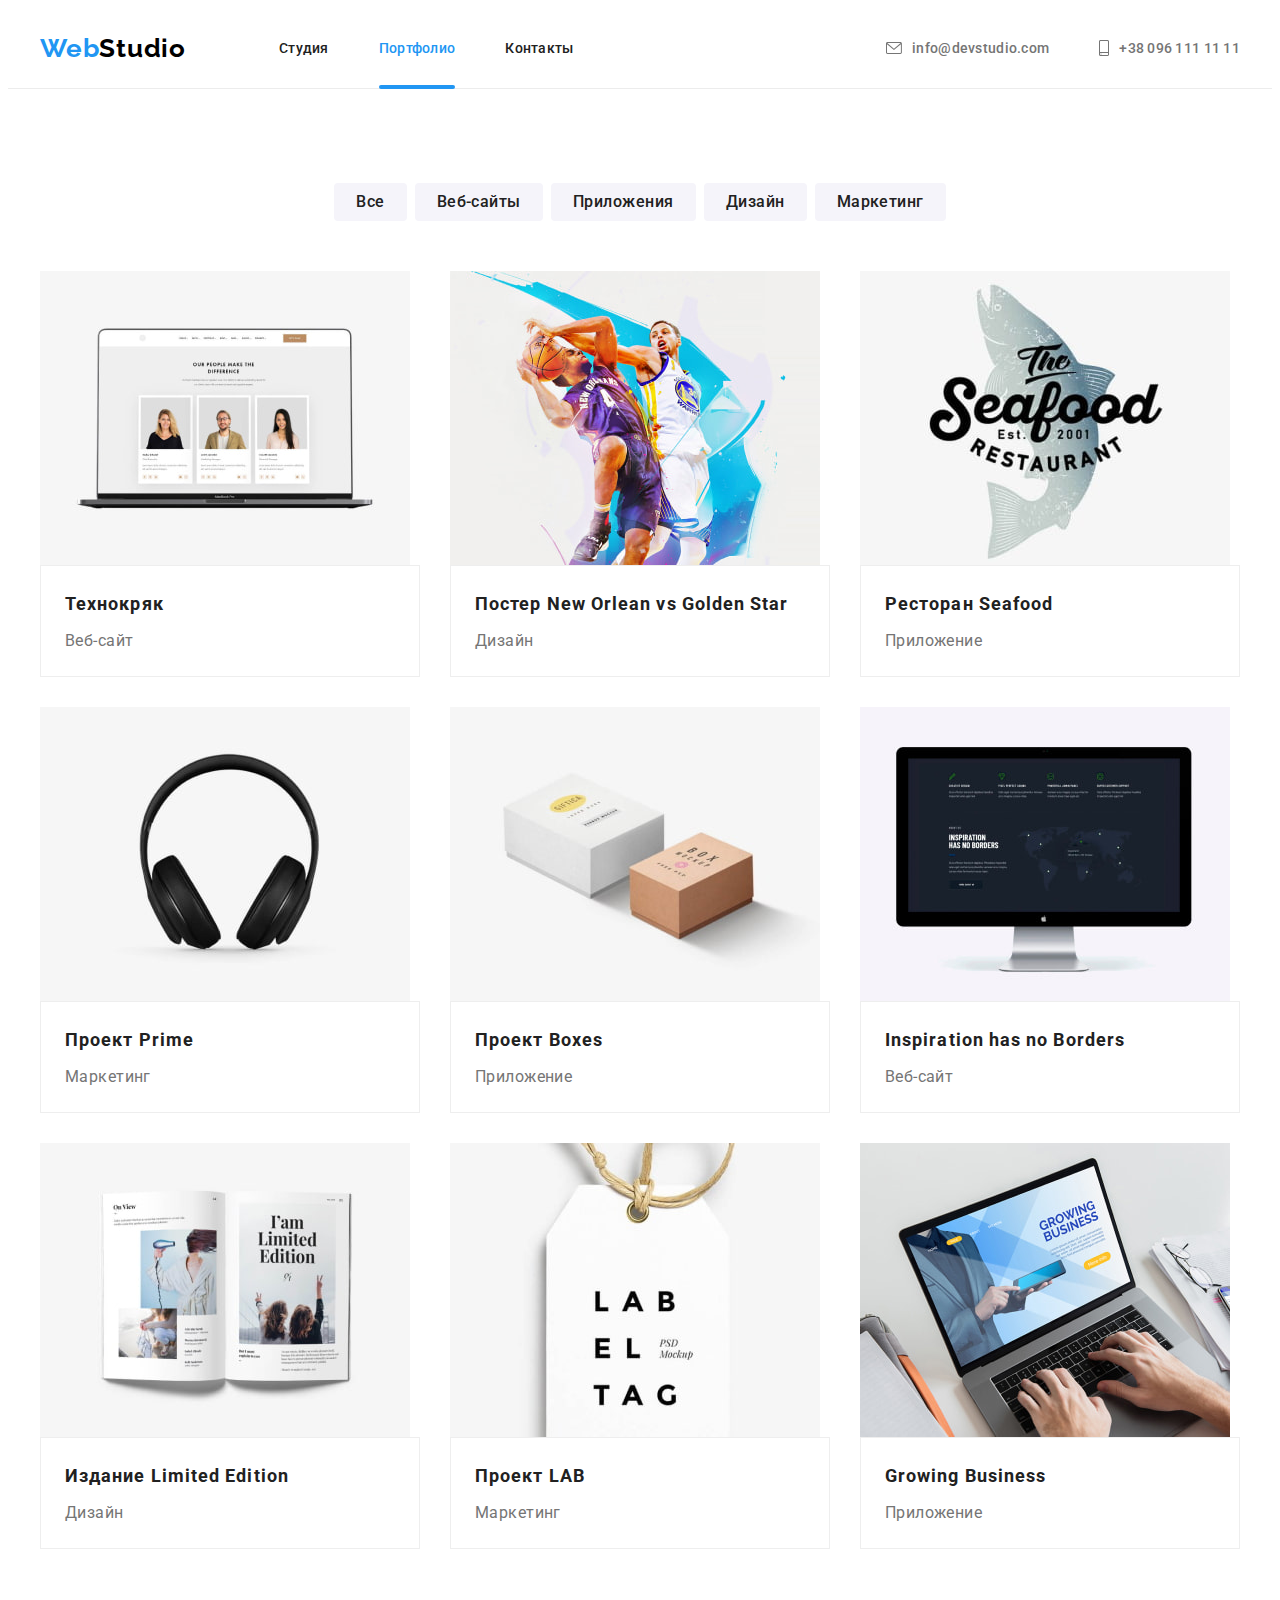
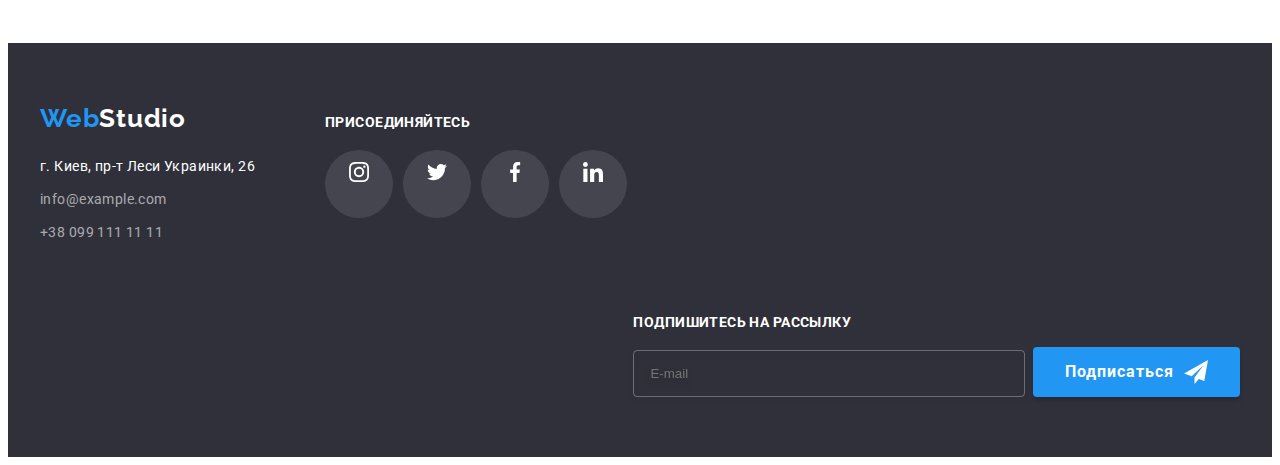
==== commit 40dff99e: "update" ====
--- a/portfolio.html
+++ b/portfolio.html
@@ -269,7 +269,7 @@
           <b class="footer-title">Подпишитесь на рассылку</b>
           <input type="email" class="footer-form-input" name="e-mail" placeholder="E-mail">
         </label>
-        <button type="submit" class="footer-form-btn">
+        <button type="submit" class="register-form-btn btn">
           <span class="footer-form-btn-wrap">Подписаться
             <svg width="24" height="24" class="footer-form-icon">
               <use href="./images/icons.svg#send"></use>
--- a/css/styles.css
+++ b/css/styles.css
@@ -291,7 +291,7 @@
   align-items: center;
   text-align: center;
   letter-spacing: 0.06em;
-  color: #ffffff;
+  color: var(--wh-txt-cl);
   background-color: var(--accent-txt-cl);
   box-shadow: 0px 4px 4px rgba(0, 0, 0, 0.15);
   border-radius: 4px;
@@ -554,6 +554,8 @@
 }
 
 .footer-form {
+  display: flex;
+  align-items: flex-end;
   text-align: left;
   margin-left: auto;
 }
@@ -569,25 +571,7 @@
   border-radius: 4px;
   background-color: inherit;
   margin-right: 8px;
-
-  color: var(--wh-txt-cl);
-}
-
-.footer-form-btn {
-  background-color: var(--accent-txt-cl);
-  box-shadow: 0px 4px 4px rgba(0, 0, 0, 0.15);
-  border-radius: 4px;
-  border: none;
-  padding: 10px 24px 10px 33px;
-  height: 50px;
-
-  font-weight: 700;
-  font-size: 16px;
-  line-height: calc(30 / 16);
-  text-align: center;
-  letter-spacing: 0.06em;
-  color: var(--wh-txt-cl);
-  cursor: pointer;
+  color: var(--wh-txt-cl);
 }
 
 .footer-form-btn-wrap {
@@ -827,6 +811,8 @@
   padding-left: 42px;
   outline: transparent;
   width: 100%;
+
+  transition: border-color var(--duration) var(--timing-function);
 }
 
 .register-form-message {
@@ -852,6 +838,8 @@
   top: 50%;
   transform: translateY(-50%);
   left: 12px;
+
+  transition: fill var(--duration) var(--timing-function);
 }
 
 .register-form-input:hover + .register-form-icon,
